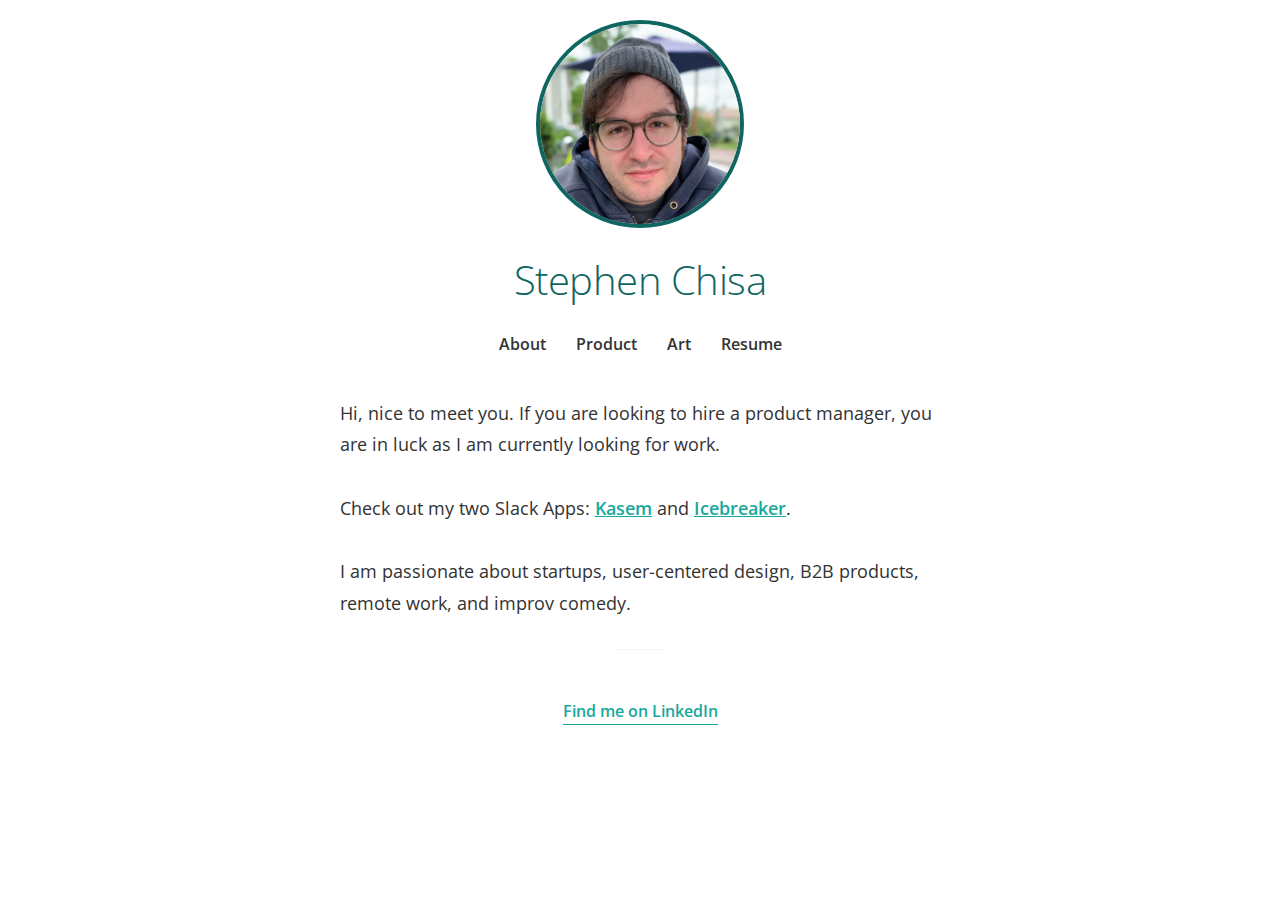
==== index.html @ 2b946b64 "Update index.html" ====
<!DOCTYPE html>
<html lang="en">
<head>
    <meta charset="UTF-8">
    <meta name="viewport" content="width=device-width, initial-scale=1.0">
    <title>Stephen Chisa - Product Manager & Improv Enthusiast</title>
    <meta name="description" content="Stephen Chisa's personal portfolio showcasing product management work and improv comedy passion.">
    <meta name="author" content="Stephen Chisa">
    <link rel="stylesheet" href="style/style.css">
    <link href='https://fonts.googleapis.com/css?family=Open+Sans:400,600,700' rel='stylesheet' type='text/css'>
    <!-- Favicon links here -->
    <link rel="apple-touch-icon" sizes="57x57" href="favicon/apple-touch-icon-57x57.png">
		<link rel="apple-touch-icon" sizes="60x60" href="favicon/apple-touch-icon-60x60.png">
		<link rel="apple-touch-icon" sizes="72x72" href="favicon/apple-touch-icon-72x72.png">
		<link rel="apple-touch-icon" sizes="76x76" href="favicon/apple-touch-icon-76x76.png">
		<link rel="apple-touch-icon" sizes="114x114" href="favicon/apple-touch-icon-114x114.png">
		<link rel="apple-touch-icon" sizes="120x120" href="favicon/apple-touch-icon-120x120.png">
		<link rel="apple-touch-icon" sizes="144x144" href="favicon/apple-touch-icon-144x144.png">
		<link rel="apple-touch-icon" sizes="152x152" href="favicon/apple-touch-icon-152x152.png">
		<link rel="apple-touch-icon" sizes="180x180" href="favicon/apple-touch-icon-180x180.png">
		<link rel="icon" type="image/png" href="favicon/favicon-32x32.png" sizes="32x32">
		<link rel="icon" type="image/png" href="favicon/android-chrome-192x192.png" sizes="192x192">
		<link rel="icon" type="image/png" href="favicon/favicon-96x96.png" sizes="96x96">
		<link rel="icon" type="image/png" href="favicon/favicon-16x16.png" sizes="16x16">
		<link rel="manifest" href="favicon/manifest.json">
		<link rel="mask-icon" href="favicon/safari-pinned-tab.svg" color="#5bbad5">
		<meta name="msapplication-TileColor" content="#1b8d35">
		<meta name="msapplication-TileImage" content="/mstile-144x144.png">
		<meta name="theme-color" content="#ffffff">
		<meta name=viewport content="width=device-width, initial-scale=1">
    <script src="js/header.js" defer></script>
</head>
<body>
    <div class="container">
        <header>
            <img class="circle" src="style/images/stephen.png" alt="Profile picture of Stephen Chisa" width="200" height="200">
            <h1>Stephen Chisa</h1>
            <nav>
                <ul>
                    <li><a href="index.html" aria-current="page">About</a></li>
                    <li><a href="pm.html">Product</a></li>
                    <li><a href="art.html">Art</a></li>
                    <li><a href="https://www.dropbox.com/scl/fi/gizx336urc6ylm9gm2yif/StephenChisaResume2024.pdf?rlkey=thdigei25mychamg96tvd00rx&dl=0" target="_blank" rel="noopener noreferrer">Resume<span class="sr-only"> (opens in a new tab)</span></a></li>
                </ul>
            </nav>
        </header>
        
        <main>
            <section class="summary">
                <p class="summaryText">
                    Hi, nice to meet you. If you are looking to hire a product manager, you are in luck as I am currently looking for work.<br><br>
                    Check out my two Slack Apps: <a href="https://www.kasem.work">Kasem</a> and <a href="https://www.icebreak.work">Icebreaker</a>.
                    <br><br>
                    I am passionate about startups, user-centered design, B2B products, remote work, and improv comedy.
                </p>
            </section>
        </main>
        <footer>
            <a href="https://www.linkedin.com/pub/stephen-chisa/12/898/297" target="_blank" rel="noopener noreferrer" class="linkedin-link">Find me on LinkedIn<span class="sr-only"> (opens in a new tab)</span></a>
        </footer>
    </div>
</body>
</html>
---- style/style.css ----
:root {
    --primary-color: #0f6661;
    --primary-dark: #18a99d;
    --background-color: #ffffff;
    --text-color: #333333;
    --light-gray: #f4f4f4;
}

body {
    font-family: 'Open Sans', helvetica, arial, sans-serif;
    background-color: var(--background-color);
    color: var(--text-color);
    line-height: 1.6;
    margin: 0;
    padding: 0;
}


h1 {
    font-size: 3em;
    color: var(--primary-dark);
    font-weight: 300;
    letter-spacing: -0.5px;
}

.container {
    width: 65%;
    max-width: 800px;
    margin: 0 auto;
    padding: 20px;
}

header {
    text-align: center;
    margin-bottom: 40px;
}

header h1 {
    font-size: 2.5em;
    color: var(--primary-color);
    margin: 20px 0;
}

.circle {
    width: 200px;
    height: 200px;
    border-radius: 50%;
    overflow: hidden;
    border: 4px solid var(--primary-color);
    margin: 0 auto;
    display: flex;
    justify-content: center;
    align-items: center;
}

.circle img {
    width: 100%;
    height: 100%;
    object-fit: cover;
    object-position: center;
}

nav ul {
    padding: 0;
    display: flex;
    justify-content: center;
    flex-wrap: wrap;
}

nav ul li {
    list-style-type: none;
    margin: 0 15px;
}

nav ul li a {
    color: var(--text-color);
    text-decoration: none;
    font-weight: 600;
    transition: color 0.3s ease;
}

nav ul li a:hover, nav ul li a.selected {
    color: var(--primary-color);
}

/* Mobile navigation styles */
@media (max-width: 768px) {
    nav ul {
        flex-direction: column;
        align-items: center;
    }

    nav ul li {
        margin: 10px 0;
        width: 100%;
        text-align: center;
    }

    nav ul li a {
        display: block;
        padding: 10px 0;
        border-bottom: 1px solid var(--light-gray);
    }

    nav ul li:last-child a {
        border-bottom: none;
    }
}


.summary {
    margin: 40px auto;
    max-width: 600px;
}

.summaryText {
    font-size: 1.1em;
    line-height: 1.8;
}

.summaryText a {
    color: var(--primary-dark);
    text-decoration: underline;
    font-weight: 600;
    transition: color 0.3s ease;
}

.summaryText a:hover,
.summaryText a:focus {
    color: var(--primary-color);
    text-decoration: none;
}


a {
    color: var(--primary-dark);
    text-decoration: underline;
    transition: color 0.3s ease;
}

a:hover, a:focus {
    color: var(--primary-color);
    text-decoration: none;
}

a:visited {
    color: var(--primary-dark);
}

.linkedin-link {
    color: var(--primary-dark);
    text-decoration: none;
    font-weight: 600;
    transition: color 0.3s ease, border-bottom-color 0.3s ease;
    padding-bottom: 2px;
    border-bottom: 1px solid var(--primary-dark);
}

.linkedin-link:hover,
.linkedin-link:focus {
    color: var(--primary-color);
    border-bottom-color: transparent;
}

footer {
    text-align: center;
    margin-top: 60px;
    padding: 20px 0;
    color: var(--text-color); /* Changed from light-gray to maintain readability */
    border-top: none; /* Remove the full-width border */
    position: relative; /* For the pseudo-element positioning */
}


.sr-only {
    position: absolute;
    width: 1px;
    height: 1px;
    padding: 0;
    margin: -1px;
    overflow: hidden;
    clip: rect(0, 0, 0, 0);
    white-space: nowrap;
    border: 0;
}

@media (min-width: 768px) {
    footer::before {
        content: '';
        position: absolute;
        top: -30px;
        left: 50%;
        transform: translateX(-50%);
        width: 50px;
        height: 1px;
        background-color: var(--light-gray);
    }
}

.pixel-gallery {
    display: flex;
    flex-wrap: wrap;
    gap: 10px;
    justify-content: center;
}

.pixel-gallery img {
    width: 50px;
    height: 50px;
    object-fit: contain;
}

.responsive-image {
    max-width: 100%;
    height: auto;
    display: block;
    margin: 20px auto;
}

@media (min-width: 768px) {
    .responsive-image {
        max-width: 80%;
    }
}
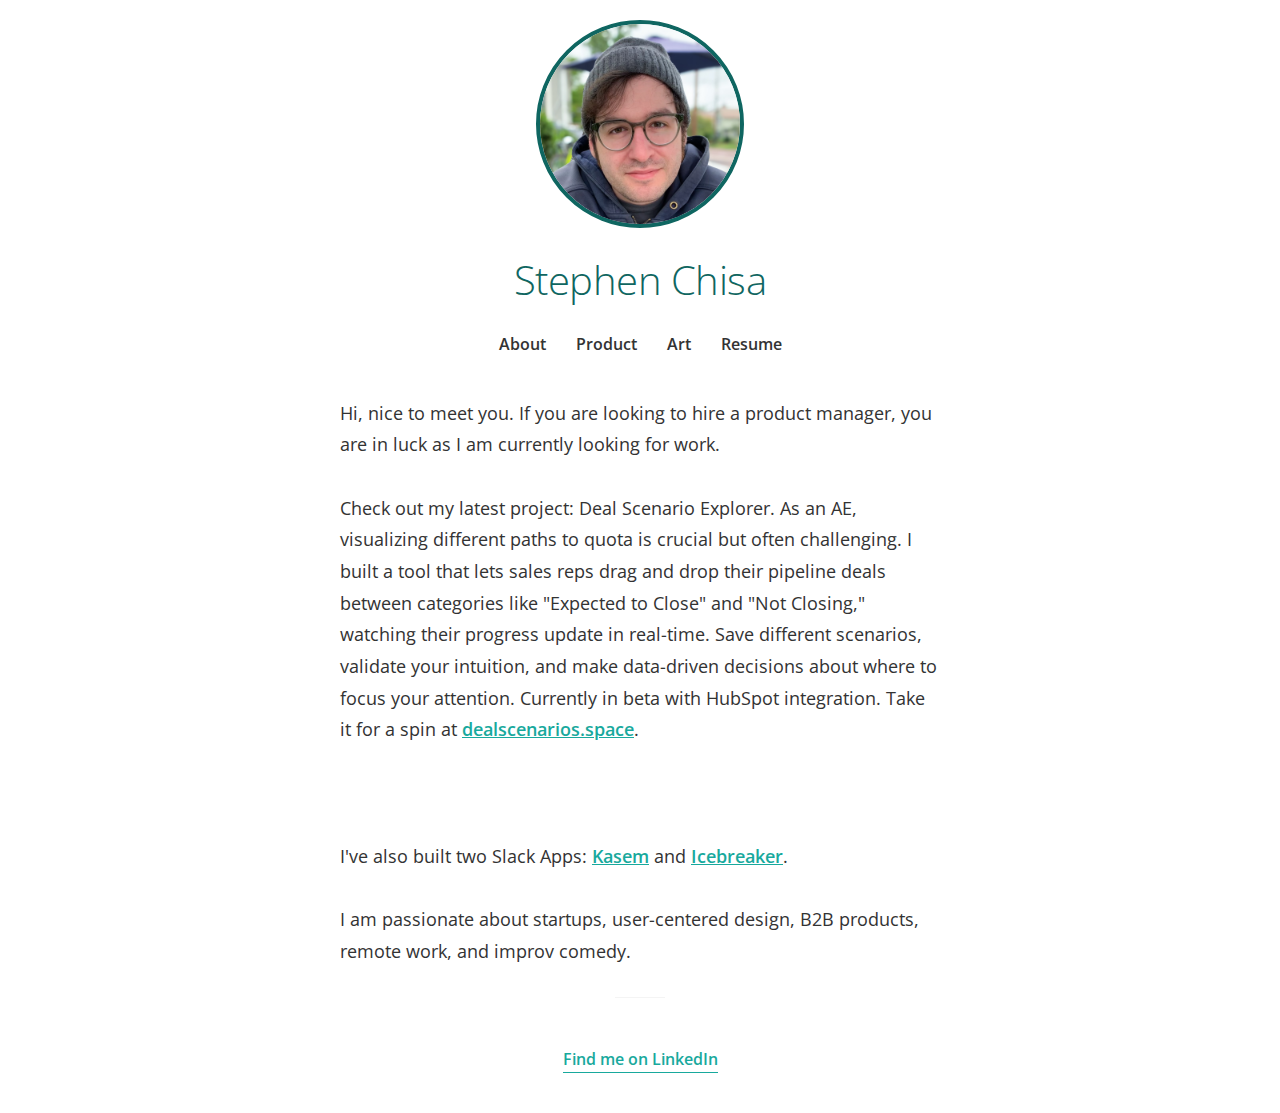
==== commit 1bc10cef: "Update index.html" ====
--- a/index.html
+++ b/index.html
@@ -47,9 +47,9 @@
         
         <main>
             <section class="summary">
-                <p class="summaryText">
-                    Hi, nice to meet you. If you are looking to hire a product manager, you are in luck as I am currently looking for work.<br><br>
-                    Check out my two Slack Apps: <a href="https://www.kasem.work">Kasem</a> and <a href="https://www.icebreak.work">Icebreaker</a>.
+               <p class="summaryText">Hi, nice to meet you. If you are looking to hire a product manager, you are in luck as I am currently looking for work.<br><br>
+Check out my latest project: Deal Scenario Explorer. As an AE, visualizing different paths to quota is crucial but often challenging. I built a tool that lets sales reps drag and drop their pipeline deals between categories like "Expected to Close" and "Not Closing," watching their progress update in real-time. Save different scenarios, validate your intuition, and make data-driven decisions about where to focus your attention. Currently in beta with HubSpot integration. Take it for a spin at <a href="https://www.dealscenarios.space">dealscenarios.space</a>.<br><br>
+<br><br>I've also built two Slack Apps: <a href="https://www.kasem.work">Kasem</a> and <a href="https://www.icebreak.work">Icebreaker</a>.
                     <br><br>
                     I am passionate about startups, user-centered design, B2B products, remote work, and improv comedy.
                 </p>
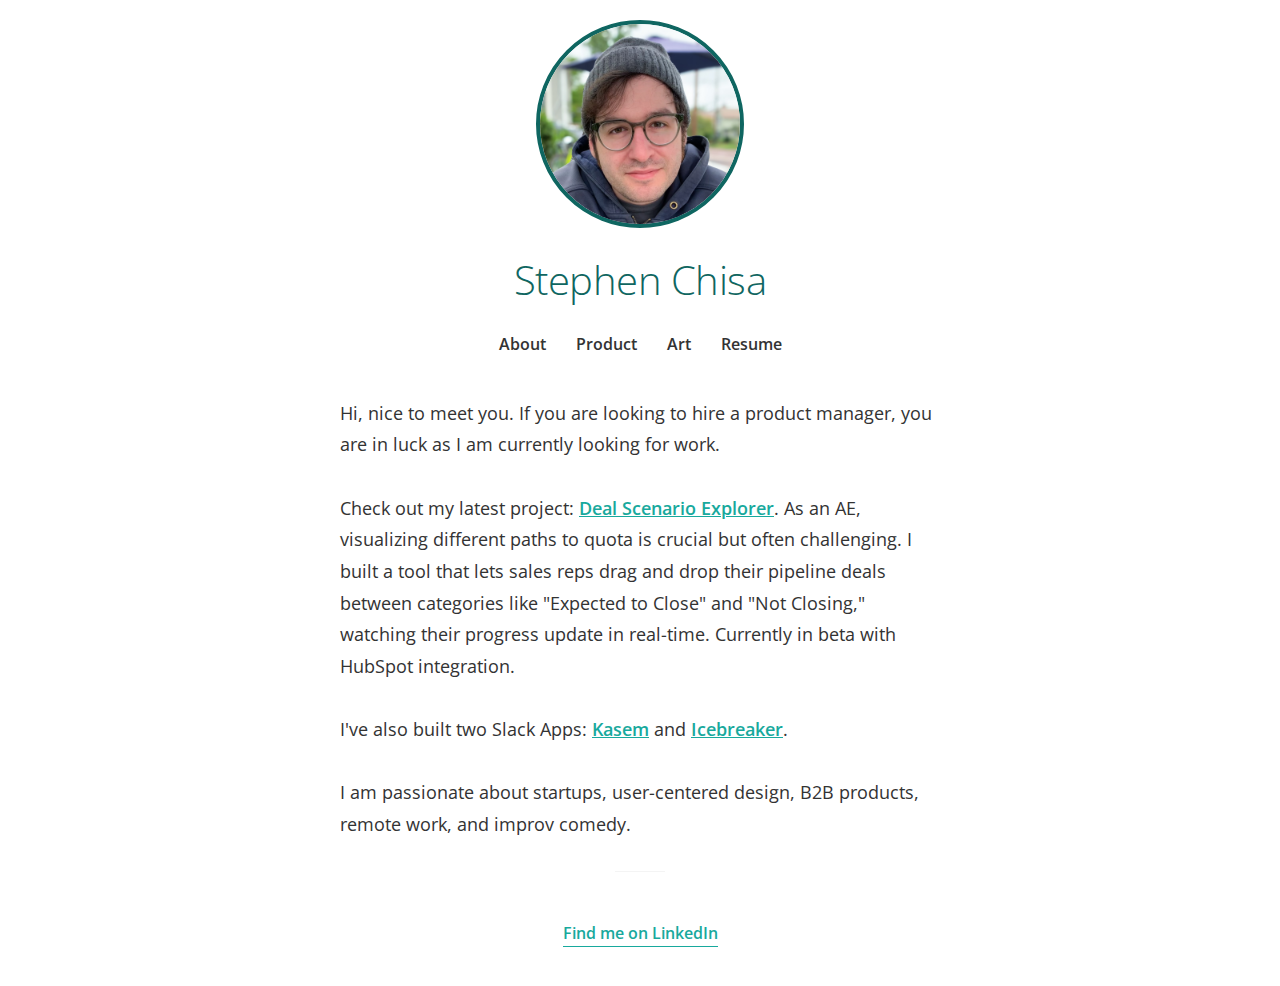
==== commit 98ae0984: "Update index.html" ====
--- a/index.html
+++ b/index.html
@@ -48,8 +48,8 @@
         <main>
             <section class="summary">
                <p class="summaryText">Hi, nice to meet you. If you are looking to hire a product manager, you are in luck as I am currently looking for work.<br><br>
-Check out my latest project: Deal Scenario Explorer. As an AE, visualizing different paths to quota is crucial but often challenging. I built a tool that lets sales reps drag and drop their pipeline deals between categories like "Expected to Close" and "Not Closing," watching their progress update in real-time. Save different scenarios, validate your intuition, and make data-driven decisions about where to focus your attention. Currently in beta with HubSpot integration. Take it for a spin at <a href="https://www.dealscenarios.space">dealscenarios.space</a>.<br><br>
-<br><br>I've also built two Slack Apps: <a href="https://www.kasem.work">Kasem</a> and <a href="https://www.icebreak.work">Icebreaker</a>.
+Check out my latest project: <a href="https://www.dealscenarios.space"> Deal Scenario Explorer</a>. As an AE, visualizing different paths to quota is crucial but often challenging. I built a tool that lets sales reps drag and drop their pipeline deals between categories like "Expected to Close" and "Not Closing," watching their progress update in real-time. Currently in beta with HubSpot integration.<br><br>
+I've also built two Slack Apps: <a href="https://www.kasem.work">Kasem</a> and <a href="https://www.icebreak.work">Icebreaker</a>.
                     <br><br>
                     I am passionate about startups, user-centered design, B2B products, remote work, and improv comedy.
                 </p>
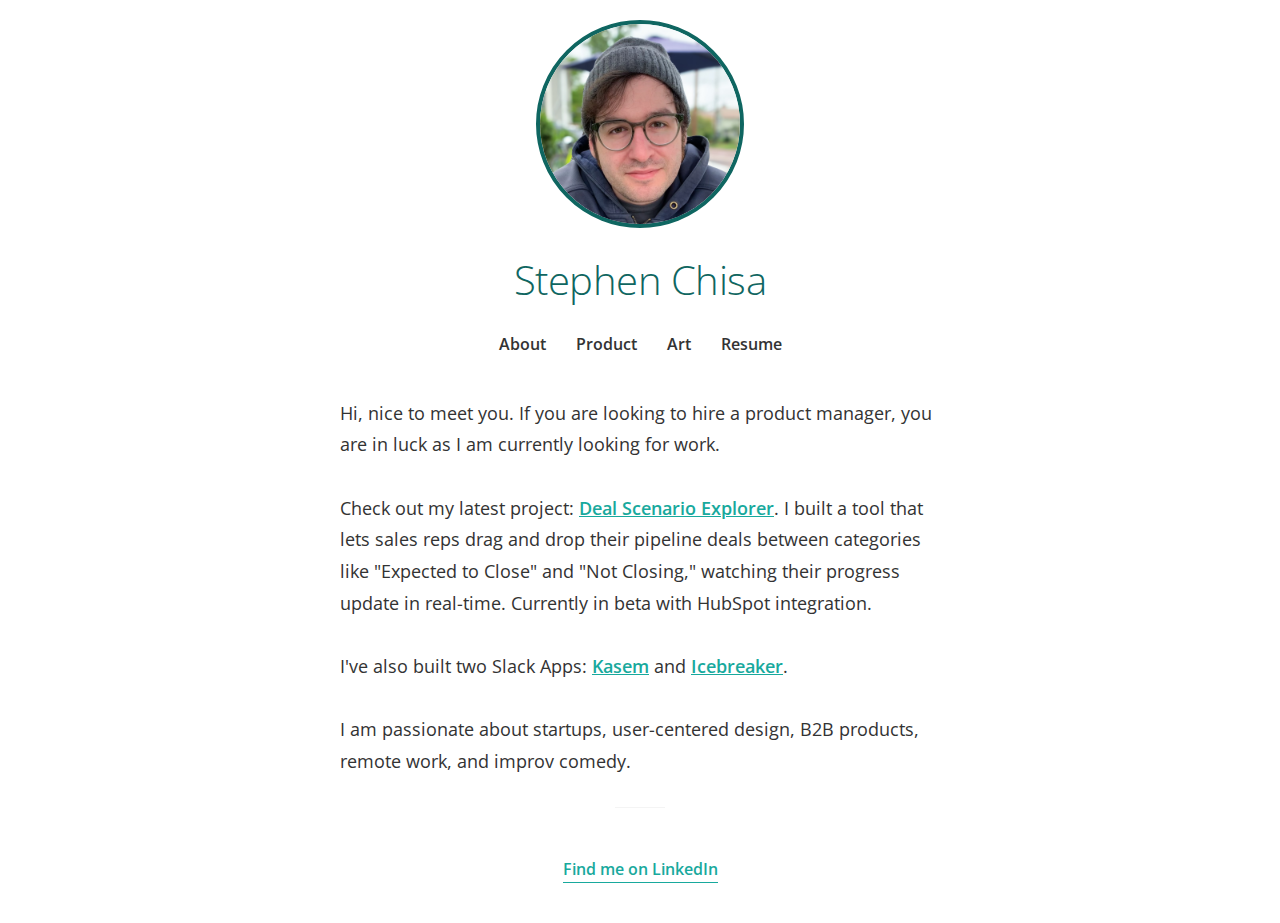
==== commit 43c0bf7b: "Update index.html" ====
--- a/index.html
+++ b/index.html
@@ -48,7 +48,7 @@
         <main>
             <section class="summary">
                <p class="summaryText">Hi, nice to meet you. If you are looking to hire a product manager, you are in luck as I am currently looking for work.<br><br>
-Check out my latest project: <a href="https://www.dealscenarios.space"> Deal Scenario Explorer</a>. As an AE, visualizing different paths to quota is crucial but often challenging. I built a tool that lets sales reps drag and drop their pipeline deals between categories like "Expected to Close" and "Not Closing," watching their progress update in real-time. Currently in beta with HubSpot integration.<br><br>
+Check out my latest project: <a href="https://www.dealscenarios.space"> Deal Scenario Explorer</a>. I built a tool that lets sales reps drag and drop their pipeline deals between categories like "Expected to Close" and "Not Closing," watching their progress update in real-time. Currently in beta with HubSpot integration.<br><br>
 I've also built two Slack Apps: <a href="https://www.kasem.work">Kasem</a> and <a href="https://www.icebreak.work">Icebreaker</a>.
                     <br><br>
                     I am passionate about startups, user-centered design, B2B products, remote work, and improv comedy.
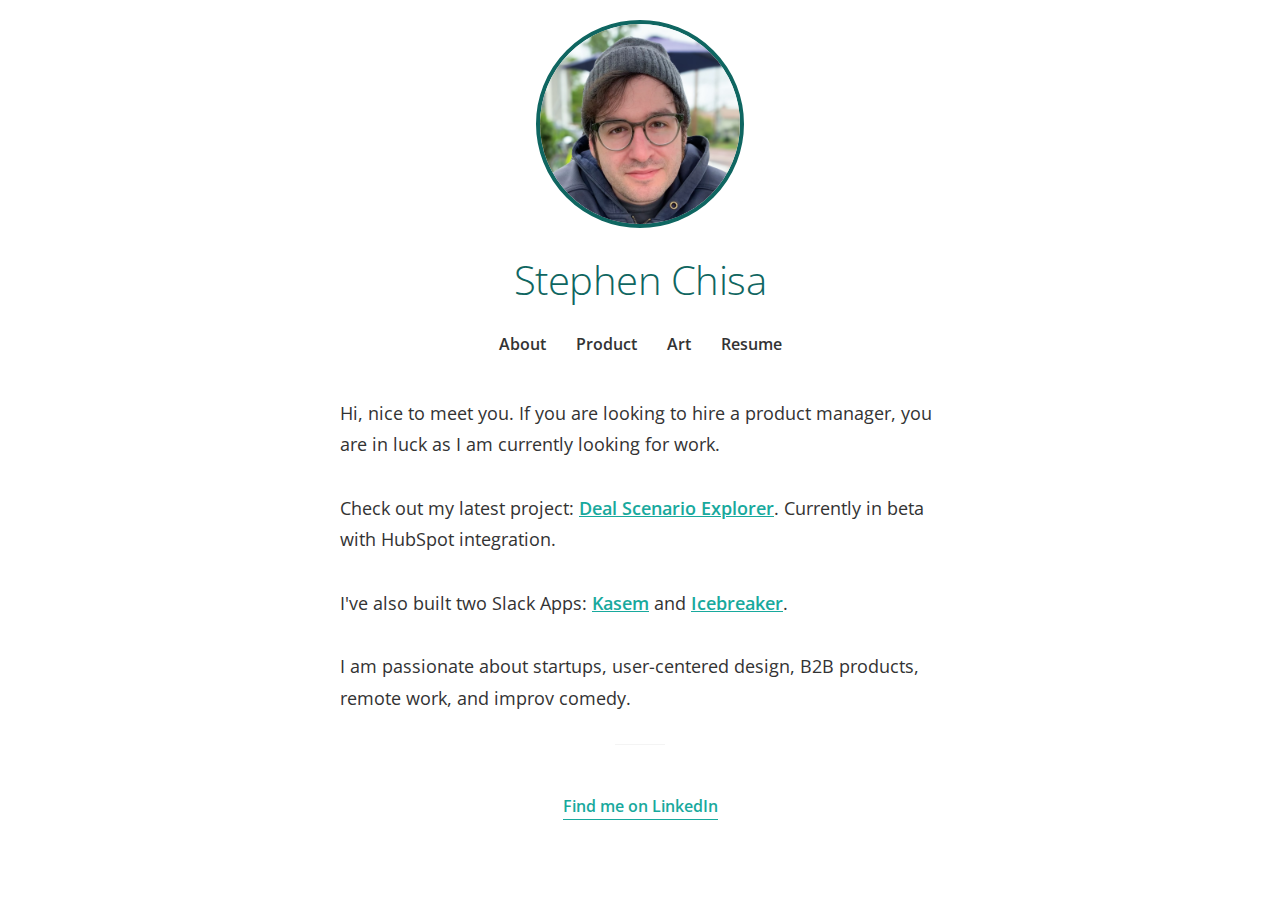
==== commit f55977df: "Update index.html" ====
--- a/index.html
+++ b/index.html
@@ -48,7 +48,7 @@
         <main>
             <section class="summary">
                <p class="summaryText">Hi, nice to meet you. If you are looking to hire a product manager, you are in luck as I am currently looking for work.<br><br>
-Check out my latest project: <a href="https://www.dealscenarios.space"> Deal Scenario Explorer</a>. I built a tool that lets sales reps drag and drop their pipeline deals between categories like "Expected to Close" and "Not Closing," watching their progress update in real-time. Currently in beta with HubSpot integration.<br><br>
+Check out my latest project: <a href="https://www.dealscenarios.space"> Deal Scenario Explorer</a>. Currently in beta with HubSpot integration.<br><br>
 I've also built two Slack Apps: <a href="https://www.kasem.work">Kasem</a> and <a href="https://www.icebreak.work">Icebreaker</a>.
                     <br><br>
                     I am passionate about startups, user-centered design, B2B products, remote work, and improv comedy.
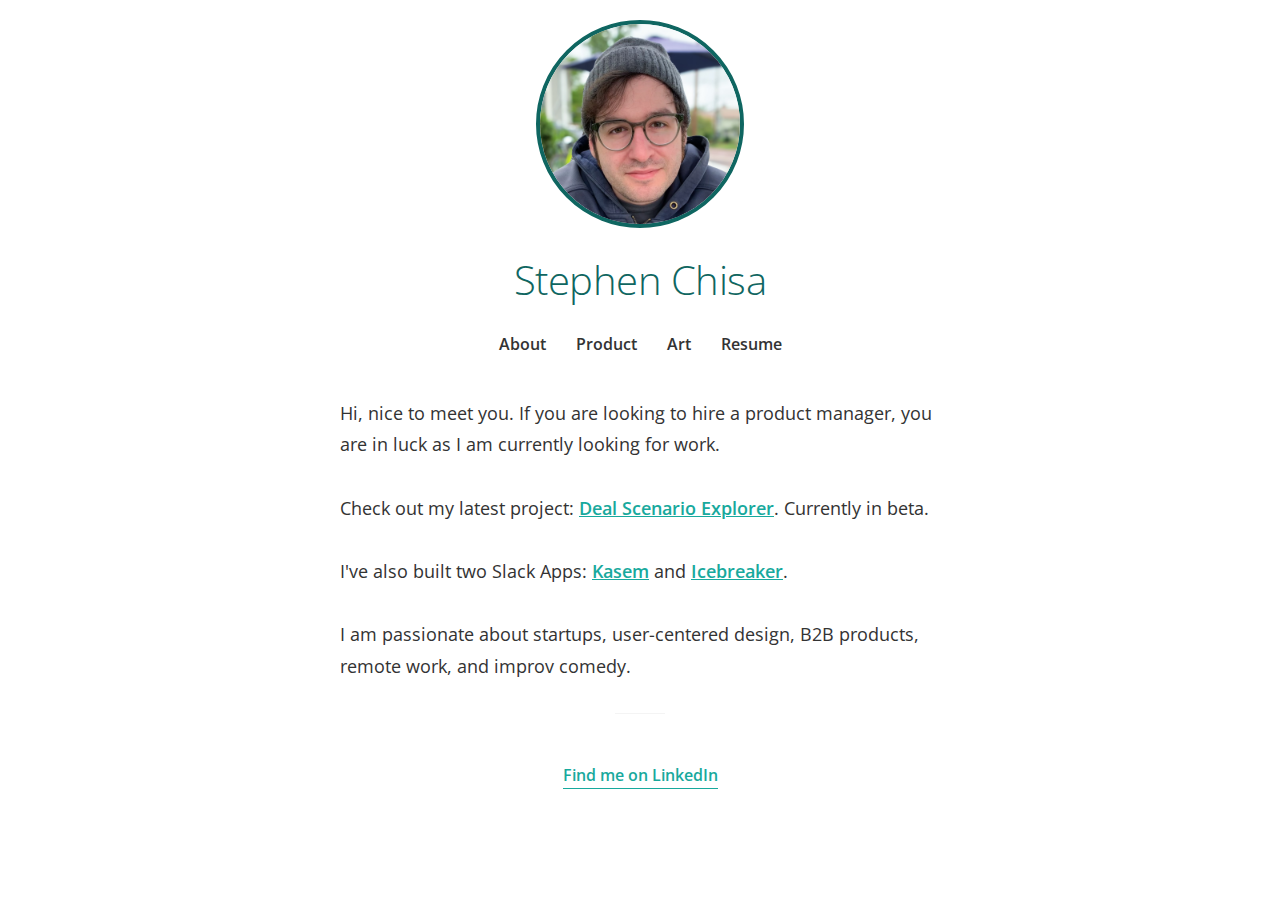
==== commit 675019d1: "Update index.html" ====
--- a/index.html
+++ b/index.html
@@ -48,7 +48,7 @@
         <main>
             <section class="summary">
                <p class="summaryText">Hi, nice to meet you. If you are looking to hire a product manager, you are in luck as I am currently looking for work.<br><br>
-Check out my latest project: <a href="https://www.dealscenarios.space"> Deal Scenario Explorer</a>. Currently in beta with HubSpot integration.<br><br>
+Check out my latest project: <a href="https://www.dealscenarios.space"> Deal Scenario Explorer</a>. Currently in beta.<br><br>
 I've also built two Slack Apps: <a href="https://www.kasem.work">Kasem</a> and <a href="https://www.icebreak.work">Icebreaker</a>.
                     <br><br>
                     I am passionate about startups, user-centered design, B2B products, remote work, and improv comedy.
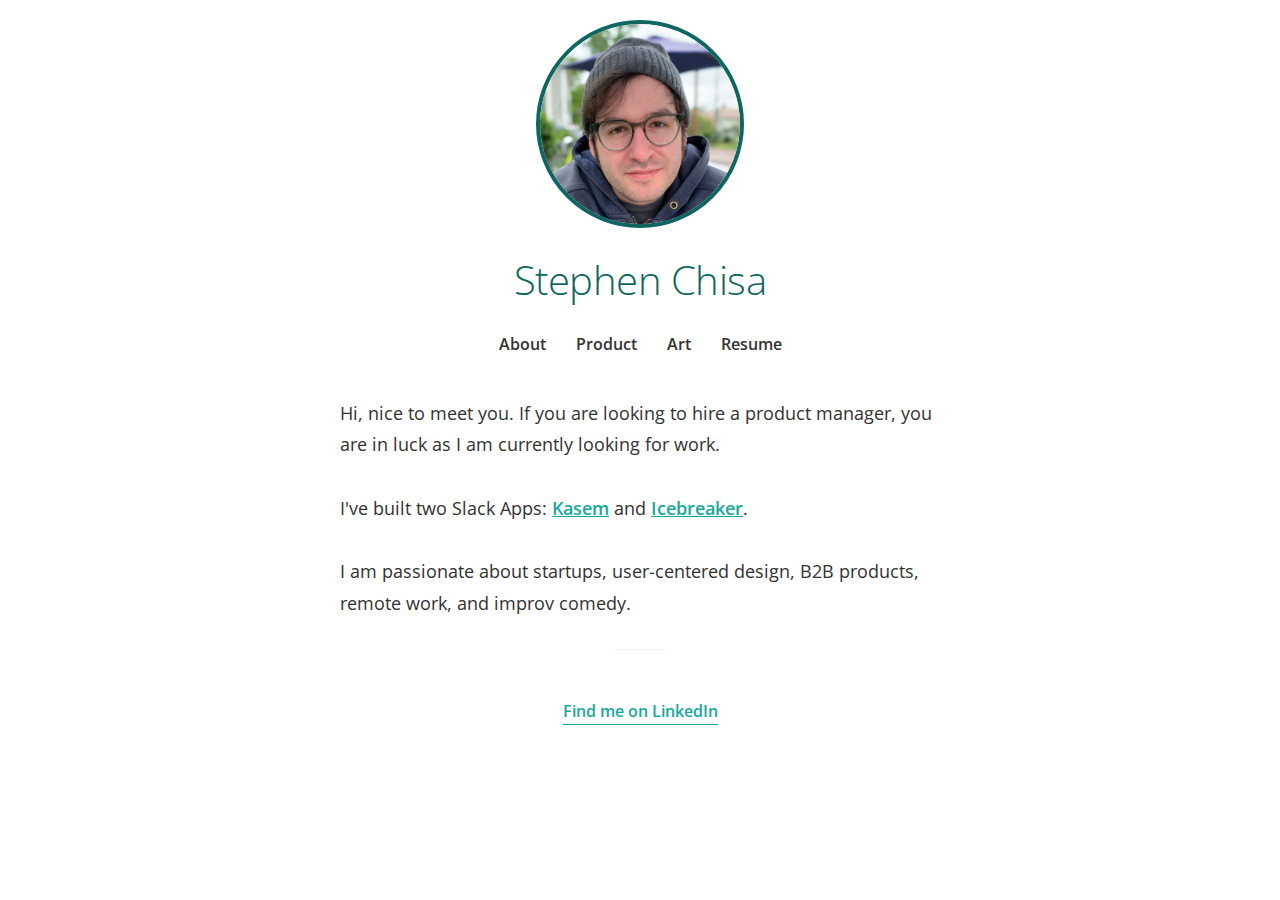
==== commit fe9f66e8: "Update index.html" ====
--- a/index.html
+++ b/index.html
@@ -48,8 +48,8 @@
         <main>
             <section class="summary">
                <p class="summaryText">Hi, nice to meet you. If you are looking to hire a product manager, you are in luck as I am currently looking for work.<br><br>
-Check out my latest project: <a href="https://www.dealscenarios.space"> Deal Scenario Explorer</a>. Currently in beta.<br><br>
-I've also built two Slack Apps: <a href="https://www.kasem.work">Kasem</a> and <a href="https://www.icebreak.work">Icebreaker</a>.
+
+I've built two Slack Apps: <a href="https://www.kasem.work">Kasem</a> and <a href="https://www.icebreak.work">Icebreaker</a>.
                     <br><br>
                     I am passionate about startups, user-centered design, B2B products, remote work, and improv comedy.
                 </p>
